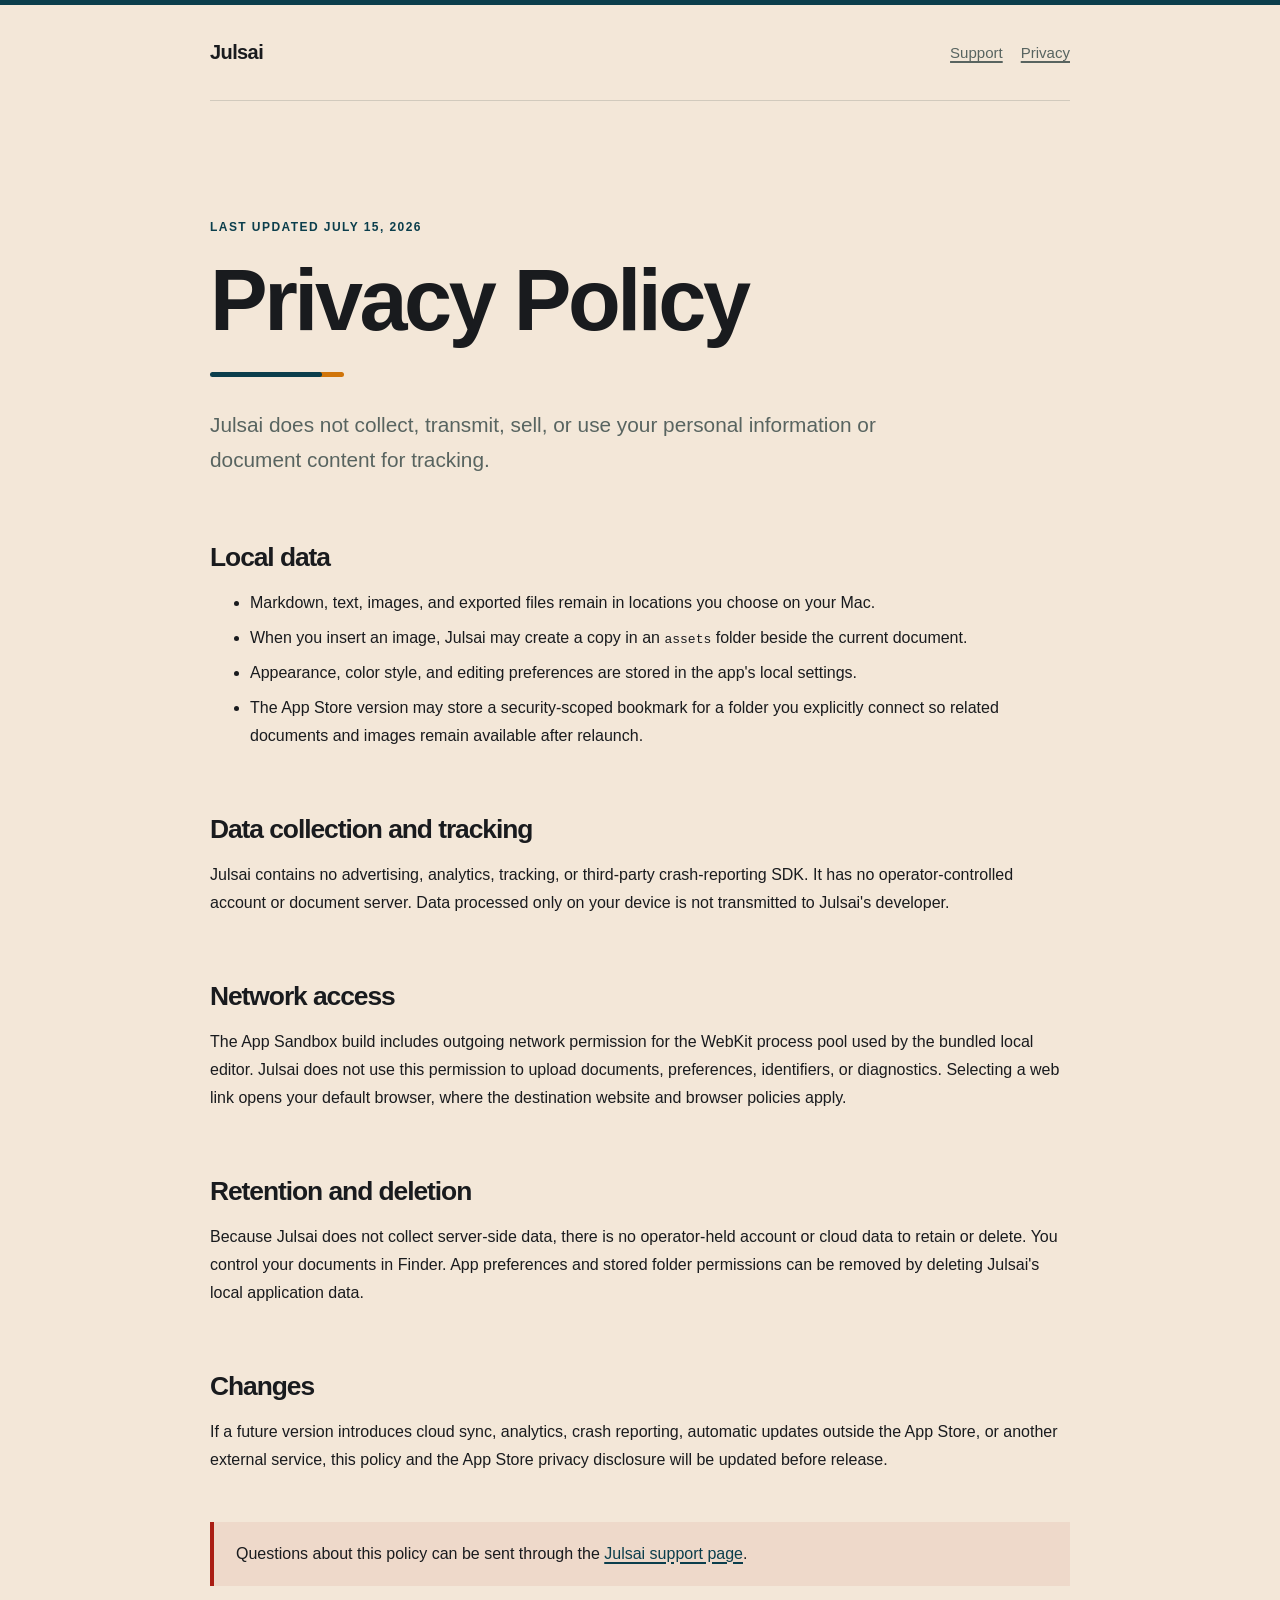
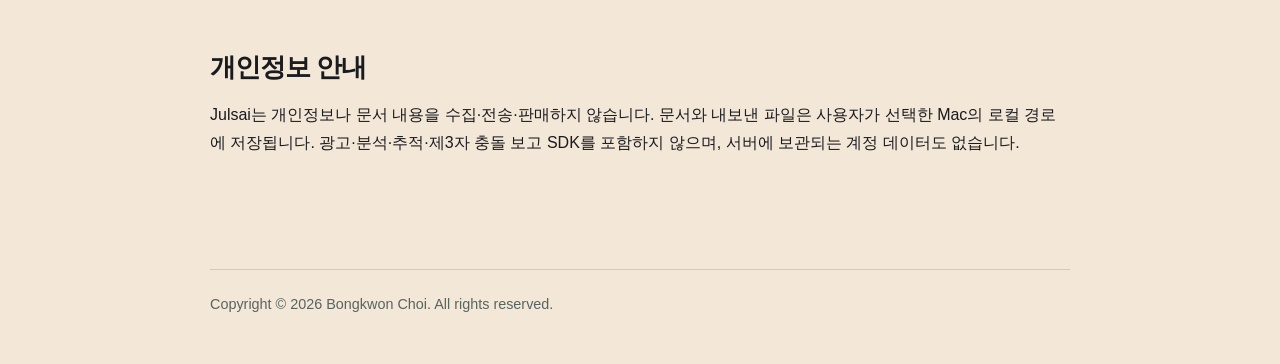
==== privacy/index.html @ a71519e7 "Publish Julsai support site" ====
<!doctype html>
<html lang="en">
<head>
  <meta charset="utf-8">
  <meta name="viewport" content="width=device-width, initial-scale=1">
  <meta name="description" content="Julsai privacy policy.">
  <title>Privacy — Julsai</title>
  <link rel="stylesheet" href="../assets/site.css">
</head>
<body>
  <div class="shell">
    <header>
      <a class="wordmark" href="../">Julsai</a>
      <nav aria-label="Primary navigation">
        <a href="../support/">Support</a>
        <a href="./" aria-current="page">Privacy</a>
      </nav>
    </header>
    <main>
      <p class="eyebrow">Last updated July 15, 2026</p>
      <h1>Privacy Policy</h1>
      <p class="lede">Julsai does not collect, transmit, sell, or use your personal information or document content for tracking.</p>

      <h2>Local data</h2>
      <ul>
        <li>Markdown, text, images, and exported files remain in locations you choose on your Mac.</li>
        <li>When you insert an image, Julsai may create a copy in an <code>assets</code> folder beside the current document.</li>
        <li>Appearance, color style, and editing preferences are stored in the app's local settings.</li>
        <li>The App Store version may store a security-scoped bookmark for a folder you explicitly connect so related documents and images remain available after relaunch.</li>
      </ul>

      <h2>Data collection and tracking</h2>
      <p>Julsai contains no advertising, analytics, tracking, or third-party crash-reporting SDK. It has no operator-controlled account or document server. Data processed only on your device is not transmitted to Julsai's developer.</p>

      <h2>Network access</h2>
      <p>The App Sandbox build includes outgoing network permission for the WebKit process pool used by the bundled local editor. Julsai does not use this permission to upload documents, preferences, identifiers, or diagnostics. Selecting a web link opens your default browser, where the destination website and browser policies apply.</p>

      <h2>Retention and deletion</h2>
      <p>Because Julsai does not collect server-side data, there is no operator-held account or cloud data to retain or delete. You control your documents in Finder. App preferences and stored folder permissions can be removed by deleting Julsai's local application data.</p>

      <h2>Changes</h2>
      <p>If a future version introduces cloud sync, analytics, crash reporting, automatic updates outside the App Store, or another external service, this policy and the App Store privacy disclosure will be updated before release.</p>

      <p class="notice">Questions about this policy can be sent through the <a href="../support/">Julsai support page</a>.</p>

      <section lang="ko">
        <h2>개인정보 안내</h2>
        <p>Julsai는 개인정보나 문서 내용을 수집·전송·판매하지 않습니다. 문서와 내보낸 파일은 사용자가 선택한 Mac의 로컬 경로에 저장됩니다. 광고·분석·추적·제3자 충돌 보고 SDK를 포함하지 않으며, 서버에 보관되는 계정 데이터도 없습니다.</p>
      </section>
    </main>
    <footer>Copyright © 2026 Bongkwon Choi. All rights reserved.</footer>
  </div>
</body>
</html>
---- assets/site.css ----
:root {
  color-scheme: light dark;
  --canvas: #f3e7d8;
  --surface: #fffdf7;
  --text: #191b1e;
  --secondary: #586460;
  --line: #d1cabd;
  --structure: #0b3e4c;
  --decorative: #aa1e14;
  --highlight: #d0750a;
}

@media (prefers-color-scheme: dark) {
  :root {
    --canvas: #191b1e;
    --surface: #111718;
    --text: #f3e7d8;
    --secondary: #a7b1ad;
    --line: #303939;
    --structure: #7f9392;
    --decorative: #c76e62;
    --highlight: #d0750a;
  }
}

* { box-sizing: border-box; }

html {
  border-top: 5px solid var(--structure);
  background: var(--canvas);
  color: var(--text);
  font-family: -apple-system, BlinkMacSystemFont, "Apple SD Gothic Neo", "Noto Sans KR", sans-serif;
}

body { margin: 0; }

a {
  color: var(--structure);
  text-decoration-thickness: 2px;
  text-underline-offset: 3px;
}

a:focus-visible {
  outline: 3px solid var(--highlight);
  outline-offset: 3px;
}

.shell {
  width: min(100% - 40px, 860px);
  margin: 0 auto;
}

header {
  display: flex;
  align-items: center;
  justify-content: space-between;
  gap: 24px;
  min-height: 96px;
  border-bottom: 1px solid var(--line);
}

.wordmark {
  color: var(--text);
  font-size: 1.25rem;
  font-weight: 760;
  letter-spacing: -0.03em;
  text-decoration: none;
}

nav { display: flex; flex-wrap: wrap; gap: 18px; }
nav a { color: var(--secondary); font-size: 0.94rem; }

main { padding: clamp(60px, 11vw, 116px) 0 96px; }

.eyebrow {
  margin: 0 0 18px;
  color: var(--structure);
  font-size: 0.75rem;
  font-weight: 760;
  letter-spacing: 0.12em;
  text-transform: uppercase;
}

h1, h2 { letter-spacing: -0.04em; }
h1 { max-width: 760px; margin: 0; font-size: clamp(2.8rem, 8vw, 5.4rem); line-height: 1.02; }
h1::after { display: block; width: 112px; height: 5px; margin-top: 28px; border-radius: 99px; background: var(--structure); box-shadow: 22px 0 0 var(--highlight); content: ""; }
h2 { margin: 64px 0 16px; font-size: 1.65rem; }
h3 { margin: 32px 0 10px; color: var(--structure); }

.lede { max-width: 680px; margin: 30px 0 0; color: var(--secondary); font-size: clamp(1.05rem, 2.2vw, 1.3rem); line-height: 1.7; }
p, li { line-height: 1.75; }
li + li { margin-top: 7px; }

.feature-grid {
  display: grid;
  grid-template-columns: repeat(2, minmax(0, 1fr));
  gap: 1px;
  margin-top: 64px;
  border: 1px solid var(--line);
  background: var(--line);
}

.feature-grid section { min-height: 190px; background: var(--surface); padding: 28px; }
.feature-grid h2 { margin: 0 0 12px; font-size: 1.15rem; }
.feature-grid p { margin: 0; color: var(--secondary); }

.notice {
  margin: 48px 0;
  border-left: 4px solid var(--decorative);
  background: color-mix(in srgb, var(--decorative) 7%, transparent);
  padding: 18px 22px;
}

dl { display: grid; grid-template-columns: minmax(130px, 190px) 1fr; gap: 12px 24px; }
dt { color: var(--secondary); font-weight: 650; }
dd { margin: 0; }

footer { border-top: 1px solid var(--line); padding: 26px 0 52px; color: var(--secondary); font-size: 0.9rem; }

@media (max-width: 640px) {
  header { align-items: flex-start; flex-direction: column; justify-content: center; padding: 24px 0; }
  .feature-grid { grid-template-columns: 1fr; }
  dl { grid-template-columns: 1fr; gap: 3px; }
  dd { margin-bottom: 14px; }
}
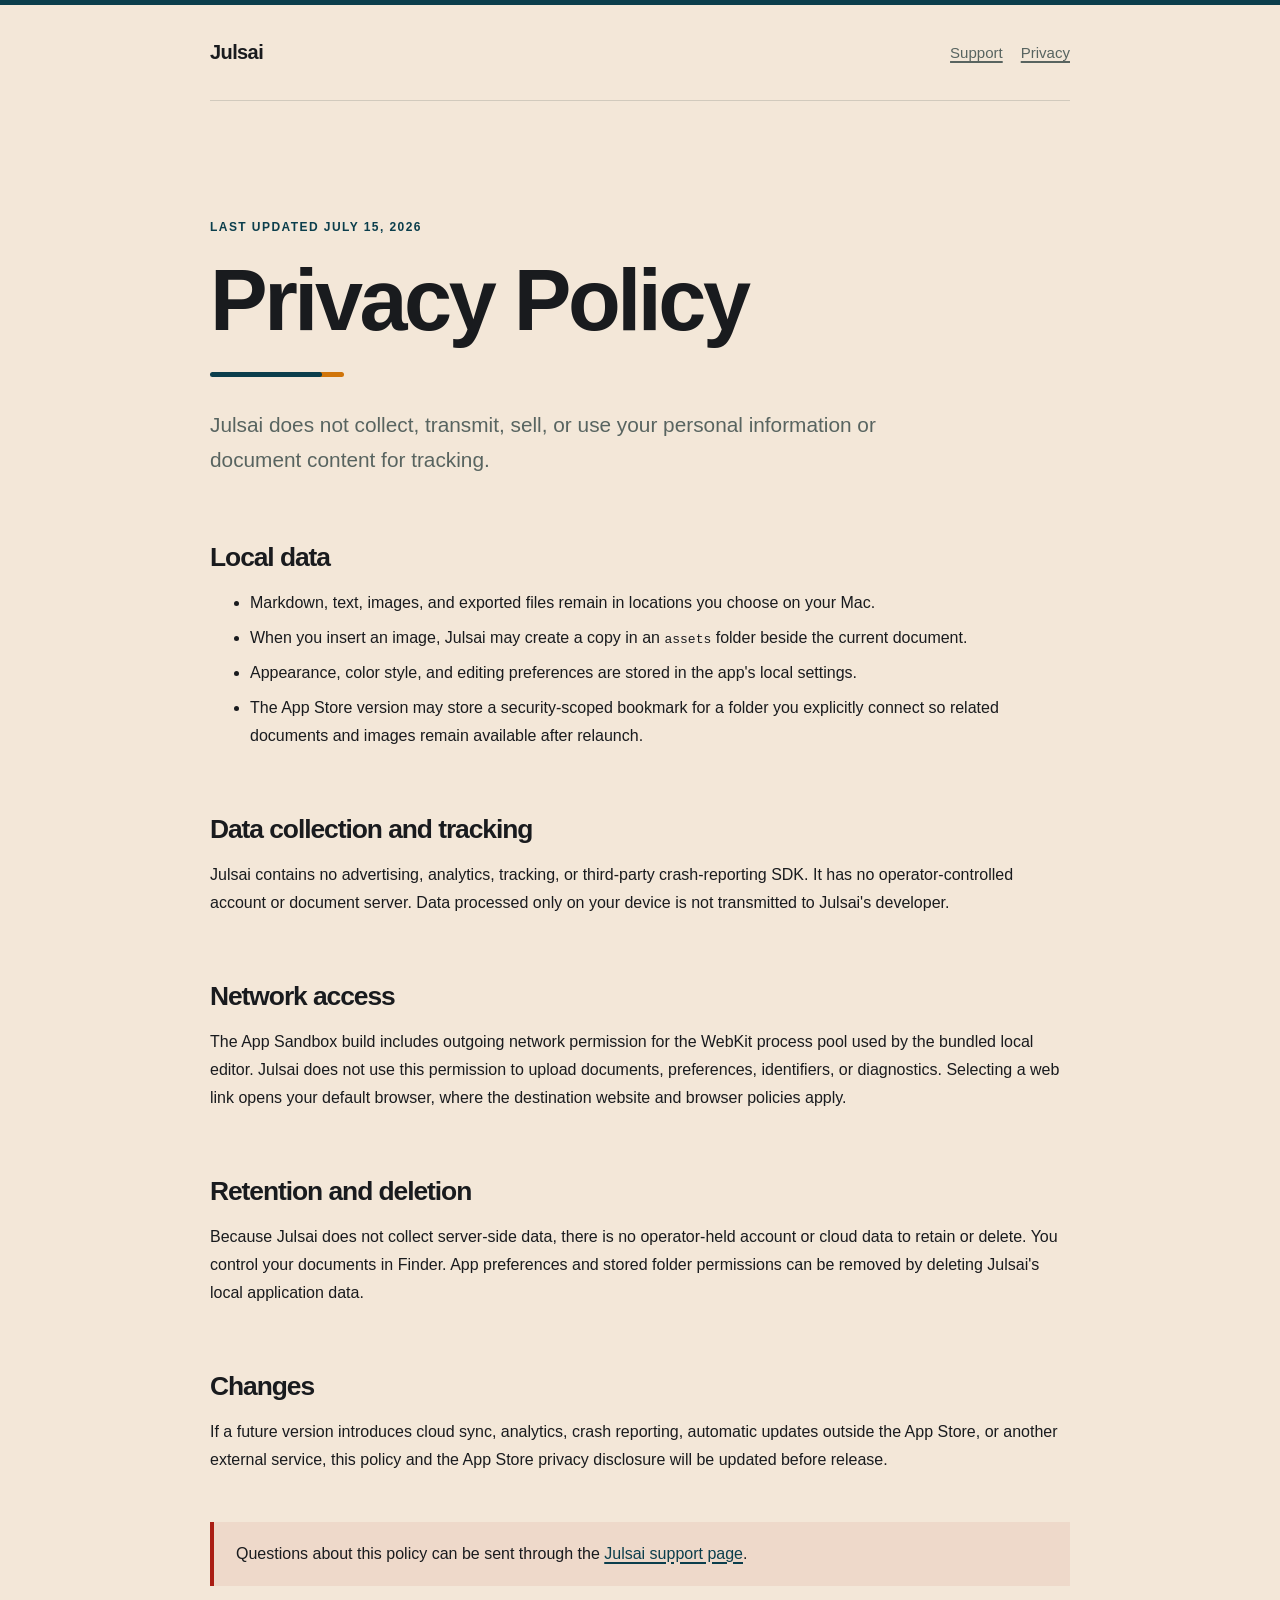
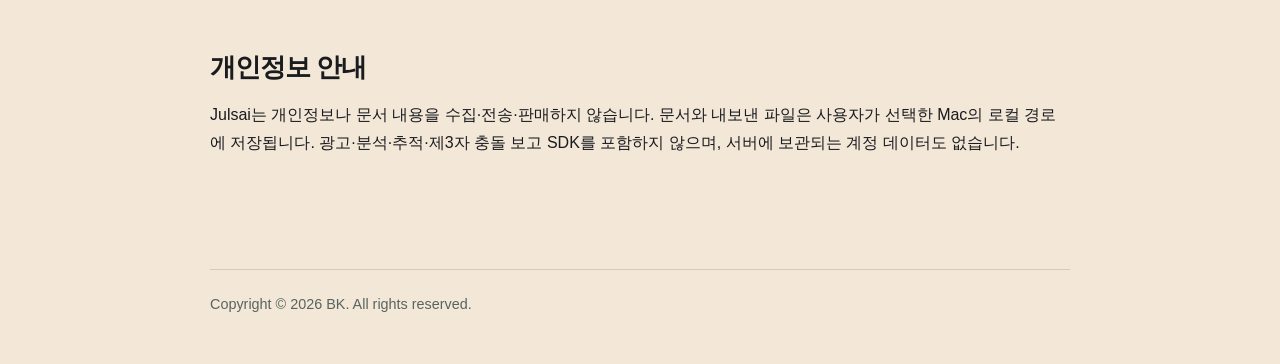
==== commit ce50cb90: "Update public copyright" ====
--- a/privacy/index.html
+++ b/privacy/index.html
@@ -48,7 +48,7 @@
         <p>Julsai는 개인정보나 문서 내용을 수집·전송·판매하지 않습니다. 문서와 내보낸 파일은 사용자가 선택한 Mac의 로컬 경로에 저장됩니다. 광고·분석·추적·제3자 충돌 보고 SDK를 포함하지 않으며, 서버에 보관되는 계정 데이터도 없습니다.</p>
       </section>
     </main>
-    <footer>Copyright © 2026 Bongkwon Choi. All rights reserved.</footer>
+    <footer>Copyright © 2026 BK. All rights reserved.</footer>
   </div>
 </body>
 </html>
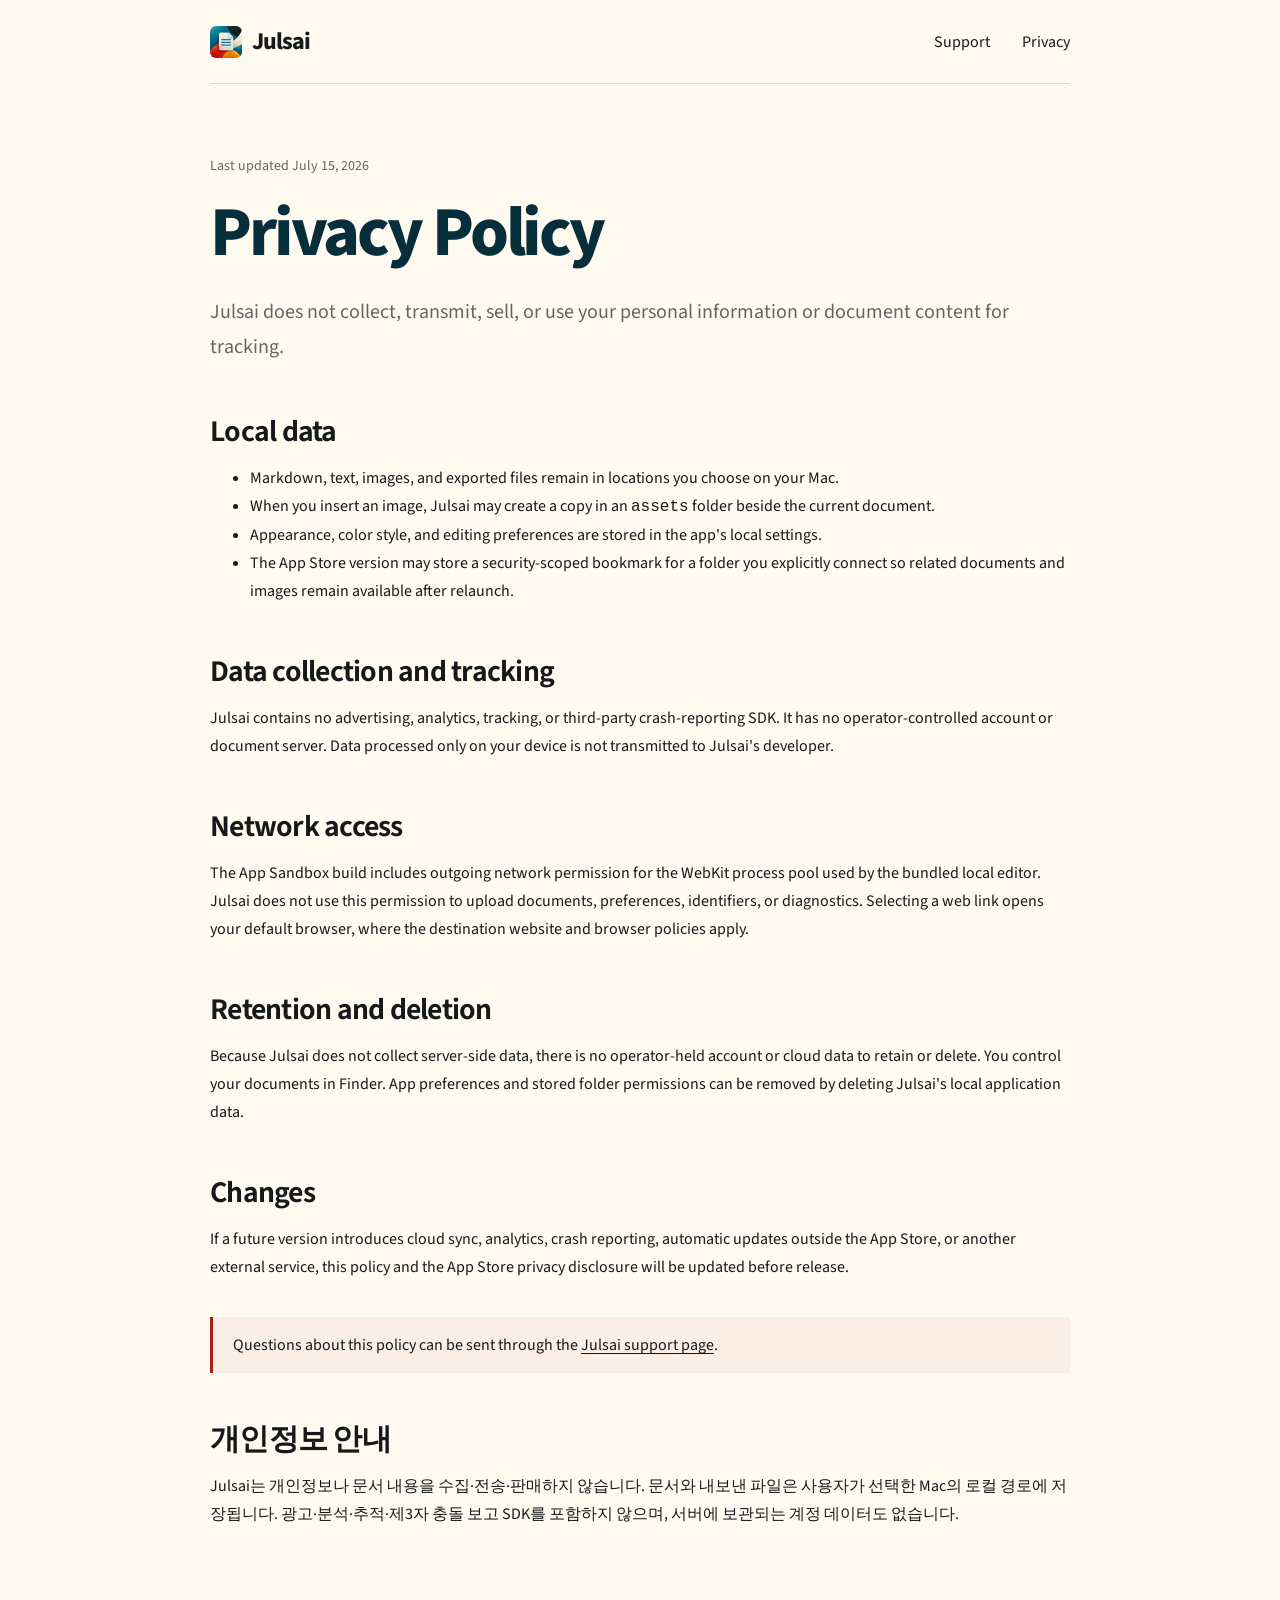
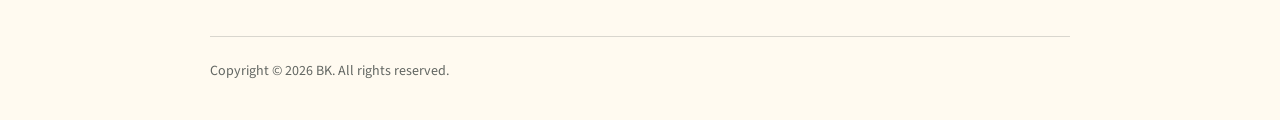
==== commit 396c189b: "Publish verified Paper and Light renewal from BKMarkdown a7fde80" ====
--- a/privacy/index.html
+++ b/privacy/index.html
@@ -5,18 +5,21 @@
   <meta name="viewport" content="width=device-width, initial-scale=1">
   <meta name="description" content="Julsai privacy policy.">
   <title>Privacy — Julsai</title>
+  <link rel="canonical" href="https://lepurecafe.github.io/julsai/privacy/">
+  <link rel="icon" type="image/png" sizes="128x128" href="../assets/julsai-icon.png">
   <link rel="stylesheet" href="../assets/site.css">
 </head>
 <body>
+  <a class="skip-link" href="#main">Skip to content</a>
   <div class="shell">
     <header>
-      <a class="wordmark" href="../">Julsai</a>
+      <a class="wordmark" href="../"><img class="wordmark-icon" src="../assets/julsai-icon.png" alt="" width="32" height="32">Julsai</a>
       <nav aria-label="Primary navigation">
         <a href="../support/">Support</a>
         <a href="./" aria-current="page">Privacy</a>
       </nav>
     </header>
-    <main>
+    <main id="main" tabindex="-1">
       <p class="eyebrow">Last updated July 15, 2026</p>
       <h1>Privacy Policy</h1>
       <p class="lede">Julsai does not collect, transmit, sell, or use your personal information or document content for tracking.</p>
--- a/assets/site.css
+++ b/assets/site.css
@@ -1,125 +1,154 @@
-:root {
-  color-scheme: light dark;
-  --canvas: #f3e7d8;
-  --surface: #fffdf7;
-  --text: #191b1e;
-  --secondary: #586460;
-  --line: #d1cabd;
-  --structure: #0b3e4c;
-  --decorative: #aa1e14;
-  --highlight: #d0750a;
+@font-face { font-family: 'Source Sans 3'; src: url('fonts/source-sans-3-latin-wght-normal.woff2') format('woff2'); font-style: normal; font-weight: 200 900; font-display: swap; }
+@font-face { font-family: 'Libre Baskerville'; src: url('fonts/libre-baskerville-latin-wght-italic.woff2') format('woff2'); font-style: italic; font-weight: 400 700; font-display: swap; }
+@font-face { font-family: 'JetBrains Mono'; src: url('fonts/jetbrains-mono-latin-wght-normal.woff2') format('woff2'); font-style: normal; font-weight: 100 800; font-display: swap; }
+:root { color-scheme: light dark; --canvas: #f3e7d8; --structure: #0b3e4c; --decorative: #aa1e14; --highlight: #d0750a; --paper: #fffaf0; --paper-bright: #fffdf8; --ink: #15191a; --ink-soft: #273033; --muted: #626662; --line: rgba(21,25,26,.16); --band: #eaf3f3; --button: #0b5367; --button-text: #fffaf0; --shadow: 0 12px 35px rgba(18,22,22,.08); --content-width: min(calc(100% - clamp(48px,17.2vw,240px)),1200px); font-family: 'Source Sans 3', -apple-system, BlinkMacSystemFont, 'Apple SD Gothic Neo', sans-serif; font-size: 16px; }
+@media (prefers-color-scheme: dark) { :root { color-scheme: dark; --canvas: #191b1e; --structure: #7f9392; --decorative: #c76e62; --highlight: #d0750a; --paper: #191b1e; --paper-bright: #202629; --ink: #f3e7d8; --ink-soft: #c5ccc8; --muted: #a7b1ad; --line: rgba(243,231,216,.18); --band: #202e32; --button: #a9d9dc; --button-text: #152629; --shadow: 0 12px 35px rgba(0,0,0,.15); } }
+* { box-sizing: border-box; }
+html { background: var(--paper); color: var(--ink); scroll-behavior: smooth; }
+body { margin: 0; }
+[hidden] { display: none !important; }
+img { display: block; max-width: 100%; height: auto; }
+figure { margin: 0; }
+a { color: inherit; text-underline-offset: .18em; }
+a:focus-visible, button:focus-visible, summary:focus-visible, textarea:focus-visible, [tabindex]:focus-visible { outline: 3px solid var(--highlight); outline-offset: 4px; }
+button, textarea { font: inherit; }
+.wrap { width: var(--content-width); margin-inline: auto; }
+.sr-only { position: absolute; width: 1px; height: 1px; padding: 0; margin: -1px; overflow: hidden; clip-path: inset(50%); white-space: nowrap; border: 0; }
+.skip-link { position: fixed; z-index: 10; top: 12px; left: 12px; transform: translateY(-180%); padding: 10px 18px; background: var(--paper-bright); border: 2px solid var(--structure); }
+.skip-link:focus { transform: none; }
+.site-header { display: grid; grid-template-columns: 1fr auto 1fr; align-items: center; gap: 28px; min-height: clamp(60px,5.83vw,84px); }
+.wordmark { display: inline-flex; align-items: center; gap: 10px; width: fit-content; color: var(--ink); font-size: 24px; font-weight: 750; letter-spacing: -.04em; text-decoration: none; }
+.wordmark-icon { flex: none; width: 32px; height: 32px; border-radius: 6px; }
+nav { display: flex; gap: 32px; font-size: 16px; }
+nav a { text-decoration: none; padding-block: 12px; }
+nav a:hover { color: var(--structure); text-decoration: underline; }
+.button { display: inline-flex; align-items: center; justify-content: center; gap: 12px; min-height: 48px; padding: 10px 30px; border: 1px solid var(--button); border-radius: 8px; background: var(--button); color: var(--button-text); text-decoration: none; font-size: 16px; font-weight: 600; line-height: 1.3; transition: background .15s ease, box-shadow .15s ease; }
+.button:hover { box-shadow: 0 0 0 3px color-mix(in srgb,var(--button) 18%,transparent); }
+.button.secondary { background: transparent; color: var(--structure); border-color: color-mix(in srgb,var(--structure) 50%,transparent); font-weight: 400; }
+.header-download { justify-self: end; min-height: 44px; padding-inline: 24px; }
+.mobile-menu { display: none; }
+h1,h2,h3,p { margin-top: 0; }
+h1,h2,h3 { color: var(--ink); font-family: -apple-system, BlinkMacSystemFont, 'Source Sans 3', sans-serif; }
+h1 { margin-bottom: 8px; color: #062f3b; font-size: clamp(44px,5.3vw,76px); line-height: 1.04; font-weight: 750; letter-spacing: -.045em; }
+h2 { margin-bottom: 0; font-size: clamp(30px,3.1vw,44px); line-height: 1.1; font-weight: 650; letter-spacing: -.025em; }
+.period { color: var(--decorative); }
+.hero { padding-top: clamp(40px,5.55vw,80px); }
+.hero-intro { display: grid; grid-template-columns: minmax(0,1fr) 220px; gap: 42px; align-items: start; }
+.hero-lede { margin-bottom: 28px; color: var(--muted); font-size: clamp(18px,1.6vw,23px); line-height: 1.4; }
+.actions { display: flex; gap: 18px; flex-wrap: wrap; }
+.requirements { margin: 8px 0 0; color: var(--muted); font-size: 15px; }
+.editorial,.margin-note { font-family: Georgia, 'Libre Baskerville', serif; font-style: italic; font-weight: 400; letter-spacing: -.025em; }
+.margin-note { margin: 0; color: var(--structure); font-size: 28px; line-height: 1.3; }
+.margin-note::after { content: ''; display: block; width: 46px; height: 3px; margin-top: 28px; background: var(--highlight); }
+.hero-media { margin-top: 38px; border-radius: 14px; box-shadow: 0 18px 40px rgba(15,25,25,.18); }
+.hero-media img { width: 100%; border-radius: 14px; }
+.three-column { display: grid; grid-template-columns: minmax(0,1fr) minmax(0,1.05fr) minmax(0,.48fr); gap: 30px; align-items: center; }
+.experience { padding-block: 72px 34px; }
+.section-copy p, .side-note p { margin: 24px 0 0; color: var(--muted); font-size: 18px; line-height: 1.45; }
+.experience .section-copy p { font-family: Georgia, 'Libre Baskerville', serif; }
+.short-rule { width: 46px; height: 3px; background: var(--highlight); margin-top: 30px; }
+.short-rule.red { background: var(--decorative); }
+.section-copy h2.editorial { font-size: clamp(28px,2.8vw,39px); line-height: 1.3; }
+.side-note { border-left: 1px solid var(--line); padding-left: 28px; }
+.side-note h3 { margin: 0; font-size: 25px; line-height: 1.4; }
+.side-note p { font-size: 16px; }
+.demo-card { padding: 20px 24px 24px; border: 1px solid var(--line); border-radius: 12px; background: var(--paper-bright); box-shadow: var(--shadow); min-width: 0; }
+.tabs { display: flex; border-bottom: 1px solid var(--line); margin-bottom: 22px; gap: 4px; }
+.tabs button { min-height: 44px; padding: 10px 14px; border: 0; border-bottom: 2px solid transparent; background: transparent; color: var(--muted); cursor: pointer; font-size: 14px; white-space: nowrap; }
+.tabs button[aria-selected="true"] { color: var(--structure); border-bottom-color: var(--structure); font-weight: 650; }
+.sample-prose { font-size: 16px; line-height: 1.45; overflow-wrap: anywhere; }
+.sample-prose h3 { font-size: 22px; margin-bottom: 16px; letter-spacing: -.02em; }
+.sample-prose p { margin-bottom: 15px; }
+.sample-prose p:last-child { margin-bottom: 0; }
+.sample-prose ul { padding-left: 20px; margin-block: 12px 16px; }
+.demo-caption { color: var(--muted); font-size: 12px; margin: 18px 0 0; }
+.demo-card label { display: block; font-size: 14px; color: var(--muted); margin-bottom: 10px; }
+.demo-card textarea { display: block; width: 100%; min-height: 300px; resize: vertical; border: 1px solid var(--line); border-radius: 4px; background: var(--paper); color: var(--ink); padding: 12px; font-size: 15px; line-height: 1.5; }
+#demo-source { font-family: 'JetBrains Mono',monospace; font-size: 13px; }
+.focus-story { display: grid; grid-template-columns: 1fr 1fr; gap: 90px; align-items: center; border-top: 1px solid var(--line); padding-block: 44px 48px; }
+.focus-example { font-size: 20px; line-height: 1.5; }
+.focus-example p { margin-bottom: 22px; }
+.focus-example p:last-child { margin-bottom: 0; }
+.surrounding { color: var(--muted); }
+.active-sentence { border-left: 3px solid var(--decorative); padding-left: 22px; margin-left: -25px; color: var(--ink); }
+.update-band { background: var(--band); }
+.update-content { display: grid; grid-template-columns: 1.1fr 1fr; gap: 70px; align-items: center; padding-block: 32px; }
+.update-label { margin-bottom: 12px; color: var(--decorative); font: 600 14px/1.5 'JetBrains Mono',monospace; }
+.update-content h2 { font-size: 34px; font-weight: 400; }
+.update-content > p { padding-left: 42px; border-left: 1px solid var(--highlight); margin: 0; color: var(--muted); font-size: 17px; line-height: 1.5; }
+.structure { padding-block: 48px 38px; }
+.structure-card { padding: 14px 20px 20px; }
+.structure-card .tabs { gap: 0; margin-bottom: 16px; }
+.structure-card .tabs button { padding-inline: 12px; font-size: 13px; }
+.structure-card [data-panel] { min-height: 140px; }
+table { width: 100%; border-collapse: collapse; font-size: 14px; line-height: 1.3; }
+th,td { padding: 10px 8px; text-align: left; border: 1px solid var(--line); }
+th { font-weight: 650; background: color-mix(in srgb,var(--structure) 3%,var(--paper-bright)); }
+pre { white-space: pre-wrap; overflow-wrap: anywhere; font: 13px/1.6 'JetBrains Mono',monospace; color: var(--structure); }
+.panel-note { color: var(--muted); font-size: 14px; line-height: 1.5; margin-bottom: 0; }
+.structure-card h3 { font-size: 20px; }
+.closing { display: grid; grid-template-columns: 1fr 1.1fr .7fr; gap: 46px; padding-block: 36px 40px; border-top: 1px solid var(--line); align-items: start; }
+.closing .section-copy p { font-size: 17px; margin-top: 14px; }
+.faq { padding-inline: 28px; border-inline: 1px solid var(--line); }
+.faq details { border-bottom: 1px solid var(--line); }
+summary { cursor: pointer; }
+.faq summary { padding-block: 14px; font-size: 15px; line-height: 1.4; }
+.faq p { color: var(--muted); font-size: 15px; line-height: 1.5; margin-bottom: 20px; }
+.closing-download { text-align: center; }
+.closing-download .button { padding-inline: 18px; font-size: 15px; }
+.closing-note { text-align: left; margin: 30px 0 0 20px; font-size: 23px; line-height: 1.4; color: var(--structure); }
+.site-footer { display: grid; grid-template-columns: 1fr auto auto; align-items: center; gap: 32px; min-height: 92px; border-top: 1px solid var(--line); }
+.site-footer nav { font-size: 14px; gap: 24px; }
+.site-footer p { color: var(--muted); font-size: 13px; margin: 0; }
+section[id] { scroll-margin-top: 24px; }
+/* Existing support/privacy routes retain their factual copy and reading layout. */
+.shell { width: var(--content-width); max-width: 860px; margin-inline: auto; }
+.shell header { display: flex; align-items: center; justify-content: space-between; min-height: 84px; border-bottom: 1px solid var(--line); gap: 24px; }
+.shell main { padding-block: 70px 92px; }
+.shell h1 { font-size: clamp(42px,6vw,70px); margin-block: 18px 26px; }
+.shell h2 { font-size: 30px; margin: 50px 0 16px; }
+.shell p,.shell li { line-height: 1.75; }
+.shell .lede { color: var(--muted); font-size: 20px; }
+.shell .eyebrow { color: var(--muted); font-size: 14px; }
+.shell dl { display: grid; grid-template-columns: 100px 1fr; gap: 16px; margin-top: 32px; }
+.shell dd { margin: 0; overflow-wrap: anywhere; }
+.shell dt { font-weight: 650; }
+.shell .notice { border-left: 3px solid var(--decorative); padding: 14px 20px; background: color-mix(in srgb,var(--decorative) 5%,var(--paper)); margin-block: 36px; }
+.shell footer { padding-block: 24px 40px; border-top: 1px solid var(--line); color: var(--muted); font-size: 14px; }
+@media (prefers-color-scheme: dark) { h1 { color: var(--ink); } }
+@media (min-width: 861px) and (max-width: 1100px) { .site-header { gap: 18px; } nav { font-size: 14px; gap: 24px; } .header-download { min-height: 36px; padding: 8px 18px; font-size: 14px; } .hero-intro { grid-template-columns: minmax(0,1fr) 150px; gap: 24px; } .margin-note { font-size: 22px; } .hero-lede { font-size: 18px; } .hero-media { margin-top: 28px; } .button { min-height: 44px; padding: 10px 22px; font-size: 14px; } .three-column { gap: 20px; grid-template-columns: minmax(0,1fr) minmax(0,1.15fr) minmax(0,.55fr); } .section-copy h2.editorial { font-size: 28px; } .section-copy p { font-size: 15px; } .side-note { padding-left: 18px; } .side-note h3 { font-size: 20px; } .side-note p { font-size: 14px; } .demo-card { padding: 12px 16px 18px; } .tabs { margin-bottom: 16px; } .tabs button { padding-inline: 10px; font-size: 12px; } .sample-prose { font-size: 14px; } .sample-prose h3 { font-size: 18px; } .focus-story { gap: 70px; } .focus-example { font-size: 16px; } .update-content { gap: 30px; } .update-content h2 { font-size: 28px; } .update-content > p { padding-left: 24px; font-size: 14px; } .structure-card .tabs button { padding-inline: 6px; font-size: 11px; } th,td { font-size: 12px; padding: 8px 6px; } .closing { gap: 26px; } .faq { padding-inline: 20px; } .faq summary { font-size: 13px; } .closing-download .button { padding-inline: 12px; font-size: 13px; } .closing-note { font-size: 20px; } .site-footer { gap: 24px; } .site-footer p { font-size: 11px; } }
+@media (min-width: 861px) and (max-width: 1100px) {
+  .hero-lede { font-size: 17px; line-height: 1.3; margin-bottom: 20px; }
+  .button { min-height: 36px; padding-block: 8px; }
+  .requirements { font-size: 12px; line-height: 1.4; margin-top: 6px; }
+  .experience { padding-block: 44px 20px; }
+  .sample-prose { font-size: 12px; line-height: 1.4; }
+  .sample-prose h3 { font-size: 16px; margin-bottom: 12px; }
+  .sample-prose p { margin-bottom: 12px; }
+  .sample-prose ul { margin-block: 8px 12px; }
+  .tabs button { min-height: 36px; padding-block: 8px; }
+  .demo-caption { font-size: 10px; margin-top: 12px; }
+  .side-note h3 { font-size: 18px; }
+  .three-column { grid-template-columns: minmax(0,1fr) minmax(0,1.15fr) 160px; }
+  .side-note h3 { font-size: 17px; }
+  .side-note p { font-size: 12px; }
+  .section-copy p { font-size: 13px; margin-top: 20px; }
+  .short-rule { width: 34px; margin-top: 22px; }
+  .focus-story { padding-block: 28px 30px; gap: 70px; }
+  .focus-example { font-size: 14px; }
+  .focus-example p { margin-bottom: 18px; }
+  .update-content { padding-block: 22px; }
+  .update-label { font-size: 12px; margin-bottom: 8px; }
+  .update-content h2 { font-size: 26px; }
+  .update-content > p { font-size: 13px; }
+  .structure { padding-block: 30px 25px; }
+  .structure-card [data-panel] { min-height: 110px; }
+  .closing { padding-block: 26px 28px; }
+  .closing .section-copy p { font-size: 13px; }
+  .faq summary { font-size: 12px; padding-block: 12px; }
+  .site-footer { min-height: 64px; }
 }
-
-@media (prefers-color-scheme: dark) {
-  :root {
-    --canvas: #191b1e;
-    --surface: #111718;
-    --text: #f3e7d8;
-    --secondary: #a7b1ad;
-    --line: #303939;
-    --structure: #7f9392;
-    --decorative: #c76e62;
-    --highlight: #d0750a;
-  }
-}
-
-* { box-sizing: border-box; }
-
-html {
-  border-top: 5px solid var(--structure);
-  background: var(--canvas);
-  color: var(--text);
-  font-family: -apple-system, BlinkMacSystemFont, "Apple SD Gothic Neo", "Noto Sans KR", sans-serif;
-}
-
-body { margin: 0; }
-
-a {
-  color: var(--structure);
-  text-decoration-thickness: 2px;
-  text-underline-offset: 3px;
-}
-
-a:focus-visible {
-  outline: 3px solid var(--highlight);
-  outline-offset: 3px;
-}
-
-.shell {
-  width: min(100% - 40px, 860px);
-  margin: 0 auto;
-}
-
-header {
-  display: flex;
-  align-items: center;
-  justify-content: space-between;
-  gap: 24px;
-  min-height: 96px;
-  border-bottom: 1px solid var(--line);
-}
-
-.wordmark {
-  color: var(--text);
-  font-size: 1.25rem;
-  font-weight: 760;
-  letter-spacing: -0.03em;
-  text-decoration: none;
-}
-
-nav { display: flex; flex-wrap: wrap; gap: 18px; }
-nav a { color: var(--secondary); font-size: 0.94rem; }
-
-main { padding: clamp(60px, 11vw, 116px) 0 96px; }
-
-.eyebrow {
-  margin: 0 0 18px;
-  color: var(--structure);
-  font-size: 0.75rem;
-  font-weight: 760;
-  letter-spacing: 0.12em;
-  text-transform: uppercase;
-}
-
-h1, h2 { letter-spacing: -0.04em; }
-h1 { max-width: 760px; margin: 0; font-size: clamp(2.8rem, 8vw, 5.4rem); line-height: 1.02; }
-h1::after { display: block; width: 112px; height: 5px; margin-top: 28px; border-radius: 99px; background: var(--structure); box-shadow: 22px 0 0 var(--highlight); content: ""; }
-h2 { margin: 64px 0 16px; font-size: 1.65rem; }
-h3 { margin: 32px 0 10px; color: var(--structure); }
-
-.lede { max-width: 680px; margin: 30px 0 0; color: var(--secondary); font-size: clamp(1.05rem, 2.2vw, 1.3rem); line-height: 1.7; }
-p, li { line-height: 1.75; }
-li + li { margin-top: 7px; }
-
-.feature-grid {
-  display: grid;
-  grid-template-columns: repeat(2, minmax(0, 1fr));
-  gap: 1px;
-  margin-top: 64px;
-  border: 1px solid var(--line);
-  background: var(--line);
-}
-
-.feature-grid section { min-height: 190px; background: var(--surface); padding: 28px; }
-.feature-grid h2 { margin: 0 0 12px; font-size: 1.15rem; }
-.feature-grid p { margin: 0; color: var(--secondary); }
-
-.notice {
-  margin: 48px 0;
-  border-left: 4px solid var(--decorative);
-  background: color-mix(in srgb, var(--decorative) 7%, transparent);
-  padding: 18px 22px;
-}
-
-dl { display: grid; grid-template-columns: minmax(130px, 190px) 1fr; gap: 12px 24px; }
-dt { color: var(--secondary); font-weight: 650; }
-dd { margin: 0; }
-
-footer { border-top: 1px solid var(--line); padding: 26px 0 52px; color: var(--secondary); font-size: 0.9rem; }
-
-@media (max-width: 640px) {
-  header { align-items: flex-start; flex-direction: column; justify-content: center; padding: 24px 0; }
-  .feature-grid { grid-template-columns: 1fr; }
-  dl { grid-template-columns: 1fr; gap: 3px; }
-  dd { margin-bottom: 14px; }
-}
+@media (max-width: 860px) { :root { --content-width: calc(100% - 48px); } .hero-intro { grid-template-columns: minmax(0,1fr) 165px; gap: 25px; } .margin-note { font-size: 23px; } .three-column { grid-template-columns: 1fr 1.1fr; } .side-note { display: none; } .focus-story { gap: 50px; } .closing { grid-template-columns: 1fr 1.2fr; gap: 24px; } .closing-download { grid-column: 1 / -1; display: flex; gap: 18px; align-items: center; justify-content: center; } .closing-note { margin: 0 0 0 24px; font-size: 20px; } .closing-download .requirements { margin: 0; } .update-content { gap: 30px; } .update-content > p { padding-left: 24px; } .update-content h2 { font-size: 28px; } }
+@media (max-width: 700px) { .site-header { grid-template-columns: 1fr auto auto; gap: 14px; min-height: 76px; } .desktop-nav { display: none; } .wordmark { font-size: 22px; gap: 7px; } .header-download { padding-inline: 16px; font-size: 14px; } .mobile-menu { display: block; position: relative; font-size: 14px; } .mobile-menu summary { padding-block: 12px; min-height: 44px; } .mobile-menu nav { position: absolute; right: 0; top: 48px; z-index: 3; width: 180px; padding: 12px 20px; display: grid; gap: 0; background: var(--paper-bright); border: 1px solid var(--line); border-radius: 8px; box-shadow: var(--shadow); } .hero { padding-top: 36px; } .hero-intro { display: block; } .margin-note { display: none; } h1 { font-size: clamp(38px,8.2vw,56px); } .hero-lede { margin-bottom: 24px; font-size: 20px; } .actions { gap: 10px; } .actions .button { padding-inline: 20px; } .hero-media { margin-top: 26px; border-radius: 8px; } .hero-media img { border-radius: 8px; } .three-column,.focus-story,.update-content,.closing { grid-template-columns: 1fr; } .experience { gap: 28px; padding-top: 44px; } .section-copy h2.editorial { font-size: 30px; } .section-copy p { font-size: 17px; margin-top: 20px; } .short-rule { margin-top: 22px; } .focus-story { gap: 30px; padding-block: 32px; } .focus-example { margin-left: 25px; font-size: 18px; } .update-content { gap: 22px; padding-block: 30px; } .update-content > p { padding-left: 18px; } .structure { gap: 26px; padding-block: 36px; } .structure-card { padding-inline: 16px; } .structure-card .tabs { justify-content: space-between; } .structure-card .tabs button { padding-inline: 8px; font-size: 12px; } .closing { gap: 26px; padding-block: 30px; } .faq { border-inline: 0; padding-inline: 0; } .closing-download { display: block; grid-column: auto; text-align: left; } .closing-download .requirements { margin-top: 8px; } .closing-note { display: none; } .site-footer { grid-template-columns: 1fr auto; gap: 16px; padding-block: 22px; } .site-footer p { grid-column: 1 / -1; } .shell nav { gap: 14px; } .shell main { padding-top: 40px; } }
+@media (max-width: 380px) { :root { --content-width: calc(100% - 32px); } .site-header { gap: 10px; } .header-download { padding-inline: 12px; } .wordmark { font-size: 20px; } .wordmark-icon { width: 28px; height: 28px; } .actions { display: grid; } .tabs button { padding-inline: 10px; } .demo-card { padding-inline: 16px; } .structure-card .tabs button { padding-inline: 6px; font-size: 12px; } }
+@media (prefers-reduced-motion: reduce) { html { scroll-behavior: auto; } *,*::before,*::after { transition: none !important; animation: none !important; } }
